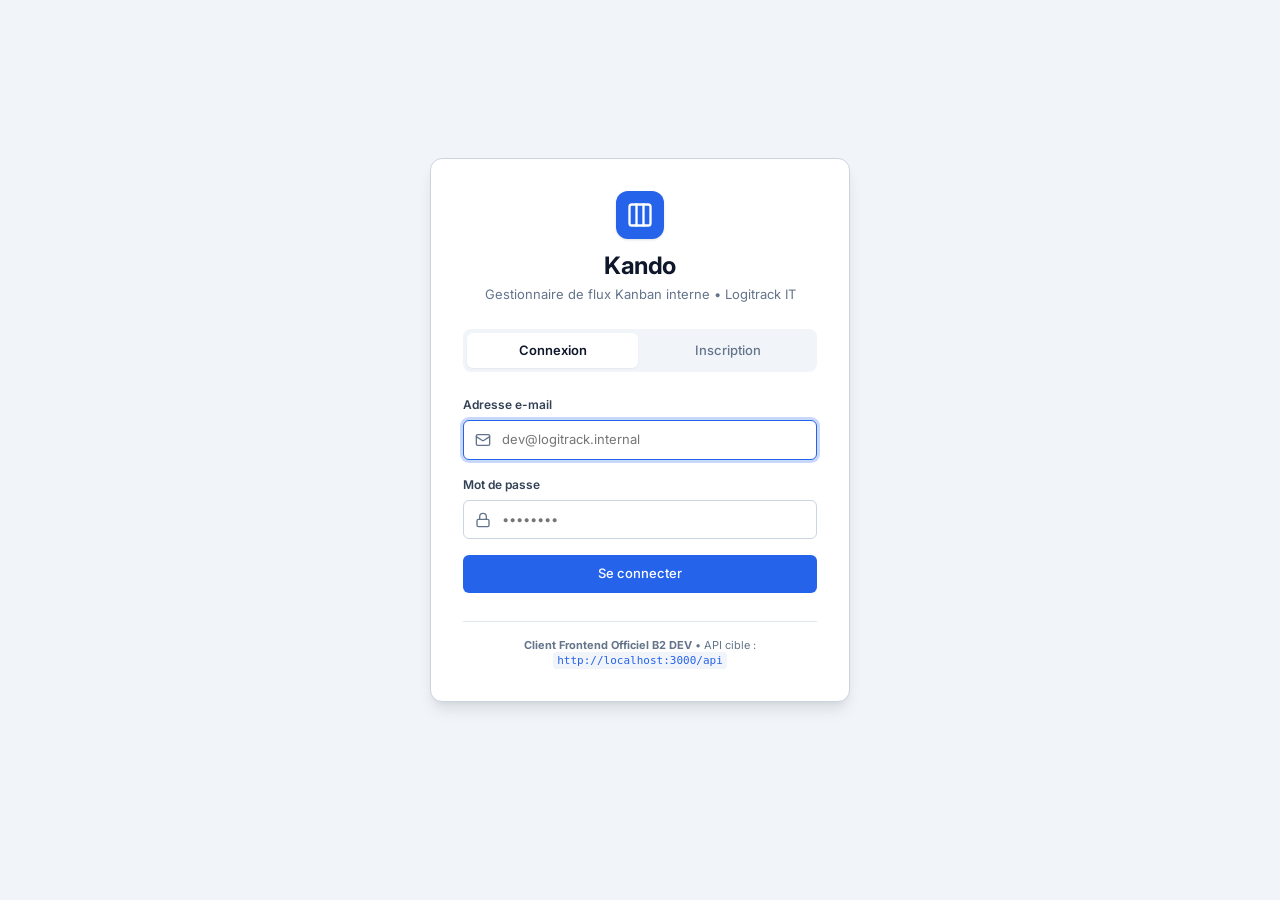
==== index.html @ ddba2d9b "feat: initialisation du client frontend officiel Kando pour Logitrack IT" ====
<!DOCTYPE html>
<html lang="fr">
<head>
  <meta charset="UTF-8">
  <meta name="viewport" content="width=device-width, initial-scale=1.0">
  <title>Kando - Gestionnaire Kanban | Logitrack IT</title>
  <meta name="description" content="Application Kanban interne officielle pour l'équipe IT de Logitrack. Client de test pédagogique B2 DEV.">
  <link rel="stylesheet" href="css/style.css">
  <link rel="preconnect" href="https://fonts.googleapis.com">
  <link rel="preconnect" href="https://fonts.gstatic.com" crossorigin>
  <link href="https://fonts.googleapis.com/css2?family=Inter:wght@400;500;600;700&display=swap" rel="stylesheet">
</head>
<body>

  <!-- ========================================================================= -->
  <!-- BARRE SUPÉRIEURE DE NAVIGATION (HEADER)                                   -->
  <!-- ========================================================================= -->
  <header id="app-header" class="app-header hidden">
    <!-- Logo de l'application et Badge Entreprise -->
    <div class="header-brand">
      <div class="brand-logo" aria-hidden="true">
        <svg viewBox="0 0 24 24" fill="none" stroke="currentColor" stroke-width="2" stroke-linecap="round" stroke-linejoin="round">
          <rect width="18" height="18" x="3" y="3" rx="2"/>
          <path d="M9 3v18M15 3v18"/>
        </svg>
      </div>
      <div class="brand-info">
        <span class="brand-name">Kando</span>
        <span class="badge badge-brand">Logitrack Internal</span>
      </div>
    </div>

    <!-- Sélecteur de tableaux & Actions globales du tableau -->
    <div class="header-board-controls">
      <div class="board-select-wrapper">
        <svg class="select-icon" viewBox="0 0 24 24" fill="none" stroke="currentColor" stroke-width="2" stroke-linecap="round" stroke-linejoin="round" aria-hidden="true">
          <path d="m6 9 6 6 6-6"/>
        </svg>
        <select id="board-select" class="form-select" aria-label="Sélectionner un tableau">
          <option value="">Chargement des tableaux...</option>
        </select>
      </div>

      <button type="button" class="btn btn-secondary btn-sm" id="btn-new-board" title="Créer un nouveau tableau Kanban">
        <svg viewBox="0 0 24 24" fill="none" stroke="currentColor" stroke-width="2" stroke-linecap="round" stroke-linejoin="round" aria-hidden="true">
          <line x1="12" y1="5" x2="12" y2="19"/><line x1="5" y1="12" x2="19" y2="12"/>
        </svg>
        <span>Nouveau tableau</span>
      </button>

      <button type="button" class="btn btn-danger-outline btn-sm" id="btn-delete-board" title="Supprimer le tableau actif">
        <svg viewBox="0 0 24 24" fill="none" stroke="currentColor" stroke-width="2" stroke-linecap="round" stroke-linejoin="round" aria-hidden="true">
          <path d="M3 6h18M19 6v14c0 1-1 2-2 2H7c-1 0-2-1-2-2V6M8 6V4c0-1 1-2 2-2h4c1 0 2 1 2 2v2M10 11v6M14 11v6"/>
        </svg>
        <span>Supprimer</span>
      </button>
    </div>

    <!-- Menu Utilisateur & Déconnexion -->
    <div class="header-user-menu">
      <div class="user-pill" title="Utilisateur connecté">
        <svg class="user-avatar-icon" viewBox="0 0 24 24" fill="none" stroke="currentColor" stroke-width="2" stroke-linecap="round" stroke-linejoin="round" aria-hidden="true">
          <circle cx="12" cy="8" r="5"/><path d="M20 21a8 8 0 0 0-16 0"/>
        </svg>
        <span id="user-display" class="user-display-name">...</span>
      </div>

      <button type="button" class="btn btn-secondary btn-sm" id="btn-logout" title="Se déconnecter de l'application">
        <svg viewBox="0 0 24 24" fill="none" stroke="currentColor" stroke-width="2" stroke-linecap="round" stroke-linejoin="round" aria-hidden="true">
          <path d="M9 21H5a2 2 0 0 1-2-2V5a2 2 0 0 1 2-2h4M16 17l5-5-5-5M21 12H9"/>
        </svg>
        <span>Déconnexion</span>
      </button>
    </div>
  </header>

  <!-- ========================================================================= -->
  <!-- VUE 1 : AUTHENTIFICATION (SI NON CONNECTÉ)                                 -->
  <!-- ========================================================================= -->
  <main id="auth-view" class="auth-view">
    <div class="auth-card">
      <div class="auth-header">
        <div class="auth-logo" aria-hidden="true">
          <svg viewBox="0 0 24 24" fill="none" stroke="currentColor" stroke-width="2" stroke-linecap="round" stroke-linejoin="round">
            <rect width="18" height="18" x="3" y="3" rx="2"/>
            <path d="M9 3v18M15 3v18"/>
          </svg>
        </div>
        <h1 class="auth-title">Kando</h1>
        <p class="auth-subtitle">Gestionnaire de flux Kanban interne &bull; Logitrack IT</p>
      </div>

      <!-- Onglets de bascule Connexion / Inscription -->
      <div class="auth-tabs" role="tablist">
        <button type="button" class="auth-tab-btn active" id="tab-login-btn" role="tab" aria-selected="true">
          Connexion
        </button>
        <button type="button" class="auth-tab-btn" id="tab-register-btn" role="tab" aria-selected="false">
          Inscription
        </button>
      </div>

      <!-- Formulaire de Connexion (POST /api/auth/login) -->
      <form id="form-login" class="auth-form" novalidate>
        <div class="form-group">
          <label for="login-email">Adresse e-mail</label>
          <div class="input-with-icon">
            <svg class="input-icon" viewBox="0 0 24 24" fill="none" stroke="currentColor" stroke-width="2" stroke-linecap="round" stroke-linejoin="round" aria-hidden="true">
              <rect width="20" height="16" x="2" y="4" rx="2"/><path d="m22 7-8.97 5.7a1.94 1.94 0 0 1-2.06 0L2 7"/>
            </svg>
            <input type="email" id="login-email" class="form-input" placeholder="dev@logitrack.internal" required autocomplete="email">
          </div>
        </div>

        <div class="form-group">
          <label for="login-password">Mot de passe</label>
          <div class="input-with-icon">
            <svg class="input-icon" viewBox="0 0 24 24" fill="none" stroke="currentColor" stroke-width="2" stroke-linecap="round" stroke-linejoin="round" aria-hidden="true">
              <rect width="18" height="11" x="3" y="11" rx="2" ry="2"/><path d="M7 11V7a5 5 0 0 1 10 0v4"/>
            </svg>
            <input type="password" id="login-password" class="form-input" placeholder="••••••••" required autocomplete="current-password">
          </div>
        </div>

        <button type="submit" class="btn btn-primary btn-block">
          Se connecter
        </button>
      </form>

      <!-- Formulaire d'Inscription (POST /api/auth/register) -->
      <form id="form-register" class="auth-form hidden" novalidate>
        <div class="form-group">
          <label for="register-username">Nom d'utilisateur</label>
          <div class="input-with-icon">
            <svg class="input-icon" viewBox="0 0 24 24" fill="none" stroke="currentColor" stroke-width="2" stroke-linecap="round" stroke-linejoin="round" aria-hidden="true">
              <circle cx="12" cy="8" r="5"/><path d="M20 21a8 8 0 0 0-16 0"/>
            </svg>
            <input type="text" id="register-username" class="form-input" placeholder="alex_dev" required autocomplete="username">
          </div>
        </div>

        <div class="form-group">
          <label for="register-email">Adresse e-mail</label>
          <div class="input-with-icon">
            <svg class="input-icon" viewBox="0 0 24 24" fill="none" stroke="currentColor" stroke-width="2" stroke-linecap="round" stroke-linejoin="round" aria-hidden="true">
              <rect width="20" height="16" x="2" y="4" rx="2"/><path d="m22 7-8.97 5.7a1.94 1.94 0 0 1-2.06 0L2 7"/>
            </svg>
            <input type="email" id="register-email" class="form-input" placeholder="alex@logitrack.internal" required autocomplete="email">
          </div>
        </div>

        <div class="form-group">
          <label for="register-password">Mot de passe</label>
          <div class="input-with-icon">
            <svg class="input-icon" viewBox="0 0 24 24" fill="none" stroke="currentColor" stroke-width="2" stroke-linecap="round" stroke-linejoin="round" aria-hidden="true">
              <rect width="18" height="11" x="3" y="11" rx="2" ry="2"/><path d="M7 11V7a5 5 0 0 1 10 0v4"/>
            </svg>
            <input type="password" id="register-password" class="form-input" placeholder="Au moins 6 caractères" minlength="4" required autocomplete="new-password">
          </div>
        </div>

        <button type="submit" class="btn btn-primary btn-block">
          Créer mon compte
        </button>
      </form>

      <!-- Note pédagogique destinée aux étudiants -->
      <footer class="auth-pedagogic-footer">
        <p class="pedagogic-note">
          <strong>Client Frontend Officiel B2 DEV</strong> &bull; API cible : <code>http://localhost:3000/api</code>
        </p>
      </footer>
    </div>
  </main>

  <!-- ========================================================================= -->
  <!-- VUE 2 : ESPACE KANBAN (SI CONNECTÉ)                                       -->
  <!-- ========================================================================= -->
  <main id="kanban-app" class="kanban-app hidden">
    <!-- Sous-barre d'outils du tableau actif (Titre & Recherche bonus intégrée) -->
    <div id="board-sub-bar" class="board-sub-bar">
      <div class="sub-bar-left">
        <h2 id="current-board-title-text" class="current-board-title">Tableau</h2>
      </div>

      <div class="sub-bar-search">
        <div class="search-input-wrapper">
          <svg class="search-icon" viewBox="0 0 24 24" fill="none" stroke="currentColor" stroke-width="2" stroke-linecap="round" stroke-linejoin="round" aria-hidden="true">
            <circle cx="11" cy="11" r="8"/><path d="m21 21-4.3-4.3"/>
          </svg>
          <input
            type="search"
            id="search-cards-input"
            class="search-input"
            placeholder="Filtrer ou rechercher une tâche..."
            aria-label="Rechercher des cartes dans ce tableau">
          <button type="button" id="btn-clear-search" class="search-clear-btn hidden" title="Effacer la recherche" aria-label="Effacer">
            <svg viewBox="0 0 24 24" fill="none" stroke="currentColor" stroke-width="2" stroke-linecap="round" stroke-linejoin="round">
              <line x1="18" y1="6" x2="6" y2="18"/><line x1="6" y1="6" x2="18" y2="18"/>
            </svg>
          </button>
        </div>
      </div>
    </div>

    <!-- Conteneur à défilement horizontal des colonnes Kanban -->
    <div id="kanban-columns-container" class="kanban-columns-container" aria-label="Colonnes du tableau Kanban">
      <!-- Les colonnes et cartes seront injectées dynamiquement par board.js -->
    </div>
  </main>

  <!-- ========================================================================= -->
  <!-- FENÊTRES MODALES ACCESSIBLES                                              -->
  <!-- ========================================================================= -->

  <!-- 1. Modale Création de Tableau (POST /api/boards) -->
  <div id="modal-board" class="modal-overlay" role="dialog" aria-modal="true" aria-labelledby="modal-board-heading">
    <div class="modal-dialog">
      <div class="modal-header">
        <h3 id="modal-board-heading">Nouveau tableau</h3>
        <button type="button" class="btn-close" data-close-modal="modal-board" aria-label="Fermer la boîte de dialogue">
          <svg viewBox="0 0 24 24" fill="none" stroke="currentColor" stroke-width="2" stroke-linecap="round" stroke-linejoin="round">
            <line x1="18" y1="6" x2="6" y2="18"/><line x1="6" y1="6" x2="18" y2="18"/>
          </svg>
        </button>
      </div>
      <form id="form-board">
        <div class="modal-body">
          <div class="form-group">
            <label for="board-title-input">Titre du tableau</label>
            <input type="text" id="board-title-input" class="form-input" placeholder="Ex: Roadmap Q3 Logitrack" required autocomplete="off">
          </div>
        </div>
        <div class="modal-footer">
          <button type="button" class="btn btn-secondary" data-close-modal="modal-board">Annuler</button>
          <button type="submit" class="btn btn-primary">Créer le tableau</button>
        </div>
      </form>
    </div>
  </div>

  <!-- 2. Modale Ajout / Renommage de Colonne (POST ou PATCH) -->
  <div id="modal-column" class="modal-overlay" role="dialog" aria-modal="true" aria-labelledby="modal-column-heading">
    <div class="modal-dialog">
      <div class="modal-header">
        <h3 id="modal-column-heading">Ajouter une colonne</h3>
        <button type="button" class="btn-close" data-close-modal="modal-column" aria-label="Fermer la boîte de dialogue">
          <svg viewBox="0 0 24 24" fill="none" stroke="currentColor" stroke-width="2" stroke-linecap="round" stroke-linejoin="round">
            <line x1="18" y1="6" x2="6" y2="18"/><line x1="6" y1="6" x2="18" y2="18"/>
          </svg>
        </button>
      </div>
      <form id="form-column">
        <div class="modal-body">
          <div class="form-group">
            <label for="column-modal-title">Nom de la colonne</label>
            <input type="text" id="column-modal-title" class="form-input" placeholder="Ex: En cours, En revue, Terminé..." required autocomplete="off">
          </div>
        </div>
        <div class="modal-footer">
          <button type="button" class="btn btn-secondary" data-close-modal="modal-column">Annuler</button>
          <button type="submit" class="btn btn-primary">Enregistrer</button>
        </div>
      </form>
    </div>
  </div>

  <!-- 3. Modale Ajout / Édition de Carte (POST ou PATCH) -->
  <div id="modal-card" class="modal-overlay" role="dialog" aria-modal="true" aria-labelledby="modal-card-heading">
    <div class="modal-dialog">
      <div class="modal-header">
        <h3 id="modal-card-heading">Ajouter une nouvelle tâche</h3>
        <button type="button" class="btn-close" data-close-modal="modal-card" aria-label="Fermer la boîte de dialogue">
          <svg viewBox="0 0 24 24" fill="none" stroke="currentColor" stroke-width="2" stroke-linecap="round" stroke-linejoin="round">
            <line x1="18" y1="6" x2="6" y2="18"/><line x1="6" y1="6" x2="18" y2="18"/>
          </svg>
        </button>
      </div>
      <form id="form-card">
        <div class="modal-body">
          <div class="form-group">
            <label for="card-modal-title">Titre de la tâche</label>
            <input type="text" id="card-modal-title" class="form-input" placeholder="Ex: Corriger le bug du middleware JWT" required autocomplete="off">
          </div>
          <div class="form-group">
            <label for="card-modal-desc">Description (optionnelle)</label>
            <textarea id="card-modal-desc" class="form-textarea" rows="4" placeholder="Détails techniques, étapes de reproduction, critères d'acceptation..."></textarea>
          </div>
        </div>
        <div class="modal-footer">
          <button type="button" class="btn btn-secondary" data-close-modal="modal-card">Annuler</button>
          <button type="submit" class="btn btn-primary">Enregistrer la tâche</button>
        </div>
      </form>
    </div>
  </div>

  <!-- 4. Modale de Confirmation de Suppression -->
  <div id="modal-confirm" class="modal-overlay" role="dialog" aria-modal="true" aria-labelledby="modal-confirm-title">
    <div class="modal-dialog modal-dialog-sm">
      <div class="modal-header">
        <h3 id="modal-confirm-title">Confirmation</h3>
        <button type="button" class="btn-close" data-close-modal="modal-confirm" aria-label="Fermer">
          <svg viewBox="0 0 24 24" fill="none" stroke="currentColor" stroke-width="2" stroke-linecap="round" stroke-linejoin="round">
            <line x1="18" y1="6" x2="6" y2="18"/><line x1="6" y1="6" x2="18" y2="18"/>
          </svg>
        </button>
      </div>
      <div class="modal-body">
        <p id="modal-confirm-message" class="confirm-message">Êtes-vous sûr de vouloir supprimer cet élément ?</p>
      </div>
      <div class="modal-footer">
        <button type="button" class="btn btn-secondary" data-close-modal="modal-confirm">Annuler</button>
        <button type="button" class="btn btn-danger" id="modal-confirm-btn">Supprimer définitivement</button>
      </div>
    </div>
  </div>

  <!-- ========================================================================= -->
  <!-- CONTENEUR DE NOTIFICATIONS FLOTTANTES (TOASTS)                            -->
  <!-- ========================================================================= -->
  <div id="toast-container" class="toast-container" aria-live="polite" aria-atomic="true"></div>

  <!-- Point d'entrée JavaScript (ES Modules natifs) -->
  <script type="module" src="js/app.js"></script>
</body>
</html>
---- css/style.css ----
/**
 * Kando - Stylesheet Officielle
 * Design moderne, épuré et contrasté inspiré de Linear et Trello.
 *
 * PALETTE DE COULEURS :
 * - Primaire / Indigo : #2563eb / #1d4ed8
 * - Fond d'application : #f8fafc / #f1f5f9
 * - Colonnes : #e2e8f0 (bordures #cbd5e1)
 * - Cartes : #ffffff avec ombres légères et feedback au survol/drag
 * - Textes : #0f172a (titres), #334155 (corps), #64748b (atténué)
 */

/* ==========================================================================
   1. VARIABLES CSS & RESET GLOBAL
   ========================================================================== */
:root {
  --primary: #2563eb;
  --primary-hover: #1d4ed8;
  --primary-light: #eff6ff;
  --primary-focus: rgba(37, 99, 235, 0.25);

  --danger: #dc2626;
  --danger-hover: #b91c1c;
  --danger-light: #fef2f2;
  --danger-focus: rgba(220, 38, 38, 0.25);

  --success: #16a34a;
  --success-light: #f0fdf4;

  --warning: #d97706;
  --warning-light: #fffbeb;

  --bg-app: #f1f5f9;
  --bg-header: #ffffff;
  --bg-column: #e2e8f0;
  --bg-card: #ffffff;
  --bg-input: #ffffff;

  --text-main: #0f172a;
  --text-secondary: #334155;
  --text-muted: #64748b;
  --text-inverted: #ffffff;

  --border-subtle: #e2e8f0;
  --border-medium: #cbd5e1;
  --border-strong: #94a3b8;

  --radius-xs: 4px;
  --radius-sm: 6px;
  --radius-md: 8px;
  --radius-lg: 12px;
  --radius-xl: 16px;

  --shadow-xs: 0 1px 2px 0 rgba(0, 0, 0, 0.05);
  --shadow-sm: 0 1px 3px 0 rgba(0, 0, 0, 0.1), 0 1px 2px -1px rgba(0, 0, 0, 0.1);
  --shadow-md: 0 4px 6px -1px rgba(0, 0, 0, 0.08), 0 2px 4px -2px rgba(0, 0, 0, 0.05);
  --shadow-lg: 0 10px 15px -3px rgba(0, 0, 0, 0.1), 0 4px 6px -4px rgba(0, 0, 0, 0.08);

  --transition-fast: 150ms cubic-bezier(0.4, 0, 0.2, 1);
  --transition-normal: 200ms cubic-bezier(0.4, 0, 0.2, 1);

  --header-height: 64px;
  --sub-bar-height: 52px;
}

*, *::before, *::after {
  box-sizing: border-box;
  margin: 0;
  padding: 0;
}

html, body {
  height: 100%;
  font-family: 'Inter', -apple-system, BlinkMacSystemFont, "Segoe UI", Roboto, Helvetica, Arial, sans-serif;
  font-size: 14px;
  line-height: 1.5;
  color: var(--text-main);
  background-color: var(--bg-app);
  -webkit-font-smoothing: antialiased;
}

/* ==========================================================================
   2. TYPOGRAPHIE & ÉLÉMENTS UTILITAIRES
   ========================================================================== */
.hidden {
  display: none !important;
}

h1, h2, h3, h4 {
  color: var(--text-main);
  font-weight: 600;
  line-height: 1.25;
}

a {
  color: var(--primary);
  text-decoration: none;
}

button, input, select, textarea {
  font: inherit;
  color: inherit;
}

/* ==========================================================================
   3. BOUTONS & BADGES
   ========================================================================== */
.btn {
  display: inline-flex;
  align-items: center;
  justify-content: center;
  gap: 8px;
  padding: 8px 14px;
  font-size: 13px;
  font-weight: 500;
  border-radius: var(--radius-sm);
  border: 1px solid transparent;
  cursor: pointer;
  transition: all var(--transition-fast);
  white-space: nowrap;
  user-select: none;
}

.btn svg {
  width: 16px;
  height: 16px;
  flex-shrink: 0;
}

.btn-primary {
  background-color: var(--primary);
  color: var(--text-inverted);
}

.btn-primary:hover:not(:disabled) {
  background-color: var(--primary-hover);
  box-shadow: var(--shadow-sm);
}

.btn-secondary {
  background-color: #ffffff;
  border-color: var(--border-medium);
  color: var(--text-secondary);
}

.btn-secondary:hover:not(:disabled) {
  background-color: #f8fafc;
  border-color: var(--border-strong);
  color: var(--text-main);
}

.btn-danger {
  background-color: var(--danger);
  color: var(--text-inverted);
}

.btn-danger:hover:not(:disabled) {
  background-color: var(--danger-hover);
}

.btn-danger-outline {
  background-color: transparent;
  border-color: #fca5a5;
  color: var(--danger);
}

.btn-danger-outline:hover:not(:disabled) {
  background-color: var(--danger-light);
  border-color: var(--danger);
}

.btn-sm {
  padding: 6px 10px;
  font-size: 12px;
}

.btn-sm svg {
  width: 14px;
  height: 14px;
}

.btn-block {
  width: 100%;
}

.btn:disabled {
  opacity: 0.6;
  cursor: not-allowed;
}

.btn-icon {
  display: inline-flex;
  align-items: center;
  justify-content: center;
  width: 28px;
  height: 28px;
  padding: 0;
  border: none;
  background: transparent;
  color: var(--text-muted);
  border-radius: var(--radius-xs);
  cursor: pointer;
  transition: all var(--transition-fast);
}

.btn-icon svg {
  width: 15px;
  height: 15px;
}

.btn-icon:hover {
  background-color: rgba(0, 0, 0, 0.06);
  color: var(--text-main);
}

.btn-icon-danger:hover {
  background-color: var(--danger-light);
  color: var(--danger);
}

.badge {
  display: inline-flex;
  align-items: center;
  padding: 2px 8px;
  font-size: 11px;
  font-weight: 600;
  letter-spacing: 0.02em;
  border-radius: 9999px;
  text-transform: uppercase;
}

.badge-brand {
  background-color: #e0e7ff;
  color: #3730a3;
  border: 1px solid #c7d2fe;
}

.cards-count-badge {
  display: inline-flex;
  align-items: center;
  justify-content: center;
  min-width: 20px;
  height: 20px;
  padding: 0 6px;
  background-color: rgba(0, 0, 0, 0.08);
  color: var(--text-secondary);
  font-size: 11px;
  font-weight: 600;
  border-radius: 9999px;
}

/* ==========================================================================
   4. EN-TÊTE SUPÉRIEURE (HEADER)
   ========================================================================== */
.app-header {
  height: var(--header-height);
  background-color: var(--bg-header);
  border-bottom: 1px solid var(--border-medium);
  display: flex;
  align-items: center;
  justify-content: space-between;
  padding: 0 20px;
  position: sticky;
  top: 0;
  z-index: 50;
  box-shadow: var(--shadow-xs);
}

.header-brand {
  display: flex;
  align-items: center;
  gap: 12px;
}

.brand-logo {
  display: flex;
  align-items: center;
  justify-content: center;
  width: 34px;
  height: 34px;
  background-color: var(--primary);
  color: #ffffff;
  border-radius: var(--radius-md);
  box-shadow: var(--shadow-sm);
}

.brand-logo svg {
  width: 20px;
  height: 20px;
}

.brand-info {
  display: flex;
  align-items: center;
  gap: 10px;
}

.brand-name {
  font-size: 18px;
  font-weight: 700;
  letter-spacing: -0.02em;
  color: var(--text-main);
}

.header-board-controls {
  display: flex;
  align-items: center;
  gap: 10px;
}

.board-select-wrapper {
  position: relative;
  display: flex;
  align-items: center;
}

.board-select-wrapper .select-icon {
  position: absolute;
  right: 10px;
  width: 14px;
  height: 14px;
  color: var(--text-muted);
  pointer-events: none;
}

.form-select {
  appearance: none;
  background-color: #ffffff;
  border: 1px solid var(--border-medium);
  border-radius: var(--radius-sm);
  padding: 6px 32px 6px 12px;
  font-size: 13px;
  font-weight: 600;
  color: var(--text-main);
  cursor: pointer;
  outline: none;
  transition: all var(--transition-fast);
  min-width: 180px;
  max-width: 280px;
}

.form-select:focus {
  border-color: var(--primary);
  box-shadow: 0 0 0 3px var(--primary-focus);
}

.header-user-menu {
  display: flex;
  align-items: center;
  gap: 14px;
}

.user-pill {
  display: flex;
  align-items: center;
  gap: 8px;
  padding: 4px 10px;
  background-color: #f8fafc;
  border: 1px solid var(--border-subtle);
  border-radius: 9999px;
}

.user-avatar-icon {
  width: 16px;
  height: 16px;
  color: var(--primary);
}

.user-display-name {
  font-size: 12px;
  font-weight: 600;
  color: var(--text-secondary);
}

/* ==========================================================================
   5. VUE AUTHENTIFICATION
   ========================================================================== */
.auth-view {
  min-height: calc(100vh - 40px);
  display: flex;
  align-items: center;
  justify-content: center;
  padding: 20px;
}

.auth-card {
  width: 100%;
  max-width: 420px;
  background-color: #ffffff;
  border: 1px solid var(--border-medium);
  border-radius: var(--radius-lg);
  box-shadow: var(--shadow-lg);
  padding: 32px;
}

.auth-header {
  text-align: center;
  margin-bottom: 24px;
}

.auth-logo {
  display: inline-flex;
  align-items: center;
  justify-content: center;
  width: 48px;
  height: 48px;
  background-color: var(--primary);
  color: #ffffff;
  border-radius: var(--radius-lg);
  margin-bottom: 12px;
  box-shadow: var(--shadow-sm);
}

.auth-logo svg {
  width: 28px;
  height: 28px;
}

.auth-title {
  font-size: 24px;
  font-weight: 700;
  color: var(--text-main);
  letter-spacing: -0.02em;
}

.auth-subtitle {
  font-size: 13px;
  color: var(--text-muted);
  margin-top: 4px;
}

.auth-tabs {
  display: grid;
  grid-template-columns: 1fr 1fr;
  gap: 4px;
  background-color: #f1f5f9;
  padding: 4px;
  border-radius: var(--radius-md);
  margin-bottom: 24px;
}

.auth-tab-btn {
  padding: 8px;
  font-size: 13px;
  font-weight: 500;
  color: var(--text-muted);
  background: transparent;
  border: none;
  border-radius: var(--radius-sm);
  cursor: pointer;
  transition: all var(--transition-fast);
}

.auth-tab-btn.active {
  background-color: #ffffff;
  color: var(--text-main);
  font-weight: 600;
  box-shadow: var(--shadow-xs);
}

.auth-form {
  display: flex;
  flex-direction: column;
  gap: 16px;
}

.form-group {
  display: flex;
  flex-direction: column;
  gap: 6px;
}

.form-group label {
  font-size: 12px;
  font-weight: 600;
  color: var(--text-secondary);
}

.input-with-icon {
  position: relative;
  display: flex;
  align-items: center;
}

.input-icon {
  position: absolute;
  left: 12px;
  width: 16px;
  height: 16px;
  color: var(--text-muted);
  pointer-events: none;
}

.form-input, .form-textarea {
  width: 100%;
  padding: 9px 12px;
  font-size: 13px;
  color: var(--text-main);
  background-color: var(--bg-input);
  border: 1px solid var(--border-medium);
  border-radius: var(--radius-sm);
  outline: none;
  transition: all var(--transition-fast);
}

.input-with-icon .form-input {
  padding-left: 38px;
}

.form-input:focus, .form-textarea:focus {
  border-color: var(--primary);
  box-shadow: 0 0 0 3px var(--primary-focus);
}

.form-textarea {
  resize: vertical;
  line-height: 1.5;
}

.auth-pedagogic-footer {
  margin-top: 28px;
  padding-top: 16px;
  border-top: 1px solid var(--border-subtle);
  text-align: center;
}

.pedagogic-note {
  font-size: 11px;
  color: var(--text-muted);
  line-height: 1.4;
}

.pedagogic-note code {
  background-color: #f1f5f9;
  padding: 2px 4px;
  border-radius: var(--radius-xs);
  color: var(--primary);
  font-family: monospace;
}

/* ==========================================================================
   6. VUE KANBAN (BOARD APP)
   ========================================================================== */
.kanban-app {
  display: flex;
  flex-direction: column;
  height: calc(100vh - var(--header-height));
  overflow: hidden;
}

/* Sous-barre d'outils */
.board-sub-bar {
  height: var(--sub-bar-height);
  background-color: #ffffff;
  border-bottom: 1px solid var(--border-medium);
  display: flex;
  align-items: center;
  justify-content: space-between;
  padding: 0 24px;
  flex-shrink: 0;
}

.current-board-title {
  font-size: 16px;
  font-weight: 700;
  color: var(--text-main);
}

.sub-bar-search {
  display: flex;
  align-items: center;
}

.search-input-wrapper {
  position: relative;
  display: flex;
  align-items: center;
  width: 280px;
}

.search-input-wrapper .search-icon {
  position: absolute;
  left: 10px;
  width: 15px;
  height: 15px;
  color: var(--text-muted);
  pointer-events: none;
}

.search-input {
  width: 100%;
  padding: 6px 30px 6px 32px;
  font-size: 12px;
  background-color: #f8fafc;
  border: 1px solid var(--border-medium);
  border-radius: var(--radius-sm);
  outline: none;
  transition: all var(--transition-fast);
}

.search-input:focus {
  background-color: #ffffff;
  border-color: var(--primary);
  box-shadow: 0 0 0 3px var(--primary-focus);
  width: 320px;
}

.search-clear-btn {
  position: absolute;
  right: 8px;
  background: transparent;
  border: none;
  cursor: pointer;
  color: var(--text-muted);
  display: flex;
  align-items: center;
  justify-content: center;
  padding: 2px;
}

.search-clear-btn svg {
  width: 14px;
  height: 14px;
}

/* ==========================================================================
   7. CONTENEUR HORIZONTAL DU BOARD & COLONNES
   ========================================================================== */
.kanban-columns-container {
  flex: 1;
  display: flex;
  align-items: flex-start;
  gap: 16px;
  padding: 20px 24px;
  overflow-x: auto;
  overflow-y: hidden;
  user-select: none;
}

/* Style de colonne Kanban */
.kanban-column {
  width: 300px;
  min-width: 300px;
  max-width: 300px;
  background-color: var(--bg-column);
  border: 1px solid var(--border-medium);
  border-radius: var(--radius-md);
  display: flex;
  flex-direction: column;
  max-height: calc(100vh - var(--header-height) - var(--sub-bar-height) - 40px);
  box-shadow: var(--shadow-xs);
  transition: border-color var(--transition-fast);
}

.kanban-column-header {
  padding: 12px 14px 8px 14px;
  display: flex;
  align-items: center;
  justify-content: space-between;
  gap: 8px;
}

.kanban-column-title-wrap {
  display: flex;
  align-items: center;
  gap: 8px;
  overflow: hidden;
}

.kanban-column-title {
  font-size: 13px;
  font-weight: 700;
  color: var(--text-main);
  white-space: nowrap;
  overflow: hidden;
  text-overflow: ellipsis;
  cursor: pointer;
}

.kanban-column-title:hover {
  color: var(--primary);
  text-decoration: underline;
}

.column-actions {
  display: flex;
  align-items: center;
  gap: 2px;
}

/* Liste scrollable des cartes de la colonne (Dropzone) */
.kanban-cards-list {
  flex: 1;
  overflow-y: auto;
  padding: 6px 12px;
  display: flex;
  flex-direction: column;
  gap: 8px;
  min-height: 40px;
  transition: background-color var(--transition-fast);
}

.kanban-cards-list.drag-over {
  background-color: rgba(37, 99, 235, 0.05);
  border-radius: var(--radius-sm);
}

.kanban-column-footer {
  padding: 8px 12px 12px 12px;
}

.btn-add-card {
  width: 100%;
  justify-content: flex-start;
  background: transparent;
  border: 1px dashed var(--border-strong);
  color: var(--text-secondary);
  font-size: 12px;
  padding: 7px 10px;
  border-radius: var(--radius-sm);
}

.btn-add-card:hover {
  background-color: rgba(255, 255, 255, 0.7);
  border-color: var(--primary);
  color: var(--primary);
}

.btn-add-card svg {
  width: 14px;
  height: 14px;
}

/* Bouton pour ajouter une colonne */
.add-column-wrapper {
  min-width: 280px;
  flex-shrink: 0;
}

.btn-add-column {
  width: 100%;
  height: 48px;
  background-color: rgba(255, 255, 255, 0.5);
  border: 1px dashed var(--border-strong);
  color: var(--text-secondary);
  border-radius: var(--radius-md);
  font-weight: 600;
  font-size: 13px;
}

.btn-add-column:hover {
  background-color: #ffffff;
  border-color: var(--primary);
  color: var(--primary);
  box-shadow: var(--shadow-sm);
}

/* ==========================================================================
   8. CARTES KANBAN (DRAGGABLE)
   ========================================================================== */
.kanban-card {
  background-color: var(--bg-card);
  border: 1px solid var(--border-subtle);
  border-radius: var(--radius-sm);
  padding: 12px;
  box-shadow: var(--shadow-xs);
  cursor: grab;
  display: flex;
  align-items: flex-start;
  justify-content: space-between;
  gap: 8px;
  transition: transform var(--transition-fast), box-shadow var(--transition-fast), border-color var(--transition-fast);
  position: relative;
}

.kanban-card:hover {
  border-color: var(--border-medium);
  box-shadow: var(--shadow-md);
  transform: translateY(-1px);
}

.kanban-card:active {
  cursor: grabbing;
}

.kanban-card.is-dragging {
  opacity: 0.35;
  transform: scale(0.97);
  box-shadow: var(--shadow-sm);
  border: 2px dashed var(--primary);
}

.kanban-card-main {
  flex: 1;
  overflow: hidden;
}

.kanban-card-title {
  font-size: 13px;
  font-weight: 600;
  color: var(--text-main);
  line-height: 1.35;
  word-break: break-word;
}

.kanban-card-desc {
  margin-top: 6px;
  font-size: 12px;
  color: var(--text-muted);
  line-height: 1.4;
  word-break: break-word;
  display: -webkit-box;
  -webkit-line-clamp: 3;
  -webkit-box-orient: vertical;
  overflow: hidden;
}

.kanban-card-actions {
  display: flex;
  align-items: center;
  gap: 2px;
  opacity: 0.3;
  transition: opacity var(--transition-fast);
}

.kanban-card:hover .kanban-card-actions {
  opacity: 1;
}

/* Indicateur visuel d'insertion lors du Drag & Drop (Ligne bleue Linear) */
.drop-indicator {
  height: 3px;
  background-color: var(--primary);
  border-radius: 2px;
  margin: 2px 0;
  box-shadow: 0 0 6px rgba(37, 99, 235, 0.6);
  pointer-events: none;
}

/* ==========================================================================
   9. ÉTATS VIDES (EMPTY STATE)
   ========================================================================== */
.empty-state-card {
  margin: 60px auto;
  max-width: 440px;
  text-align: center;
  background-color: #ffffff;
  border: 1px solid var(--border-medium);
  border-radius: var(--radius-lg);
  padding: 40px 32px;
  box-shadow: var(--shadow-md);
}

.empty-state-icon {
  display: inline-flex;
  align-items: center;
  justify-content: center;
  width: 56px;
  height: 56px;
  background-color: var(--primary-light);
  color: var(--primary);
  border-radius: var(--radius-xl);
  margin-bottom: 16px;
}

.empty-state-icon svg {
  width: 30px;
  height: 30px;
}

.empty-state-card h2 {
  font-size: 18px;
  margin-bottom: 8px;
}

.empty-state-card p {
  font-size: 13px;
  color: var(--text-muted);
  margin-bottom: 24px;
}

/* ==========================================================================
   10. FENÊTRES MODALES ACCESSIBLES
   ========================================================================== */
.modal-overlay {
  position: fixed;
  inset: 0;
  background-color: rgba(15, 23, 42, 0.45);
  backdrop-filter: blur(4px);
  display: none;
  align-items: center;
  justify-content: center;
  z-index: 100;
  padding: 20px;
  animation: fadeIn var(--transition-fast) forwards;
}

.modal-overlay.modal-open {
  display: flex;
}

.modal-dialog {
  width: 100%;
  max-width: 480px;
  background-color: #ffffff;
  border-radius: var(--radius-lg);
  border: 1px solid var(--border-medium);
  box-shadow: var(--shadow-lg);
  overflow: hidden;
  animation: modalSlideUp var(--transition-normal) forwards;
}

.modal-dialog-sm {
  max-width: 400px;
}

.modal-header {
  padding: 16px 20px;
  border-bottom: 1px solid var(--border-subtle);
  display: flex;
  align-items: center;
  justify-content: space-between;
}

.modal-header h3 {
  font-size: 16px;
  font-weight: 700;
}

.btn-close {
  background: transparent;
  border: none;
  color: var(--text-muted);
  cursor: pointer;
  display: flex;
  align-items: center;
  justify-content: center;
  width: 28px;
  height: 28px;
  border-radius: var(--radius-xs);
  transition: all var(--transition-fast);
}

.btn-close:hover {
  background-color: rgba(0, 0, 0, 0.05);
  color: var(--text-main);
}

.btn-close svg {
  width: 16px;
  height: 16px;
}

.modal-body {
  padding: 20px;
  display: flex;
  flex-direction: column;
  gap: 16px;
}

.confirm-message {
  font-size: 13px;
  color: var(--text-secondary);
  line-height: 1.5;
}

.modal-footer {
  padding: 14px 20px;
  background-color: #f8fafc;
  border-top: 1px solid var(--border-subtle);
  display: flex;
  align-items: center;
  justify-content: flex-end;
  gap: 10px;
}

/* ==========================================================================
   11. NOTIFICATIONS FLOTTANTES (TOASTS)
   ========================================================================== */
.toast-container {
  position: fixed;
  top: 20px;
  right: 20px;
  z-index: 200;
  display: flex;
  flex-direction: column;
  gap: 10px;
  max-width: 420px;
  width: calc(100vw - 40px);
  pointer-events: none;
}

.toast {
  pointer-events: auto;
  display: flex;
  align-items: flex-start;
  justify-content: space-between;
  gap: 12px;
  padding: 12px 14px;
  background-color: #ffffff;
  border: 1px solid var(--border-medium);
  border-radius: var(--radius-md);
  box-shadow: var(--shadow-lg);
  animation: toastSlideIn var(--transition-normal) forwards;
}

.toast-closing {
  animation: toastFadeOut var(--transition-fast) forwards;
}

.toast-body {
  display: flex;
  align-items: flex-start;
  gap: 10px;
  flex: 1;
}

.toast-icon {
  width: 18px;
  height: 18px;
  flex-shrink: 0;
  margin-top: 1px;
}

.toast-message {
  font-size: 13px;
  font-weight: 500;
  line-height: 1.4;
  color: var(--text-main);
  word-break: break-word;
}

.toast-close {
  background: transparent;
  border: none;
  color: var(--text-muted);
  cursor: pointer;
  display: flex;
  align-items: center;
  justify-content: center;
  width: 20px;
  height: 20px;
  border-radius: var(--radius-xs);
  flex-shrink: 0;
  transition: color var(--transition-fast);
}

.toast-close svg {
  width: 14px;
  height: 14px;
}

.toast-close:hover {
  color: var(--text-main);
}

/* Variantes de toasts */
.toast-success {
  border-left: 4px solid var(--success);
}
.toast-success .toast-icon {
  color: var(--success);
}

.toast-error {
  border-left: 4px solid var(--danger);
}
.toast-error .toast-icon {
  color: var(--danger);
}

.toast-warning {
  border-left: 4px solid var(--warning);
}
.toast-warning .toast-icon {
  color: var(--warning);
}

.toast-info {
  border-left: 4px solid var(--primary);
}
.toast-info .toast-icon {
  color: var(--primary);
}

/* ==========================================================================
   12. ANIMATIONS KEYFRAMES
   ========================================================================== */
@keyframes fadeIn {
  from { opacity: 0; }
  to { opacity: 1; }
}

@keyframes modalSlideUp {
  from {
    opacity: 0;
    transform: translateY(12px) scale(0.98);
  }
  to {
    opacity: 1;
    transform: translateY(0) scale(1);
  }
}

@keyframes toastSlideIn {
  from {
    opacity: 0;
    transform: translateX(30px);
  }
  to {
    opacity: 1;
    transform: translateX(0);
  }
}

@keyframes toastFadeOut {
  from {
    opacity: 1;
    transform: translateX(0);
  }
  to {
    opacity: 0;
    transform: translateX(20px);
  }
}

/* ==========================================================================
   13. PERSONNALISATION DES BARRES DE DÉFILEMENT (SCROLLBARS)
   ========================================================================== */
::-webkit-scrollbar {
  width: 6px;
  height: 8px;
}

::-webkit-scrollbar-track {
  background: transparent;
}

::-webkit-scrollbar-thumb {
  background: #cbd5e1;
  border-radius: 4px;
}

::-webkit-scrollbar-thumb:hover {
  background: #94a3b8;
}

/* ==========================================================================
   14. ADAPTATIVITÉ (RESPONSIVE)
   ========================================================================== */
@media (max-width: 768px) {
  .app-header {
    padding: 0 12px;
  }

  .header-brand .badge {
    display: none;
  }

  .form-select {
    min-width: 140px;
  }

  .header-board-controls span {
    display: none;
  }

  .header-user-menu span {
    display: none;
  }

  .board-sub-bar {
    padding: 0 12px;
  }

  .search-input-wrapper {
    width: 180px;
  }

  .search-input:focus {
    width: 200px;
  }

  .kanban-columns-container {
    padding: 12px;
    gap: 12px;
  }
}
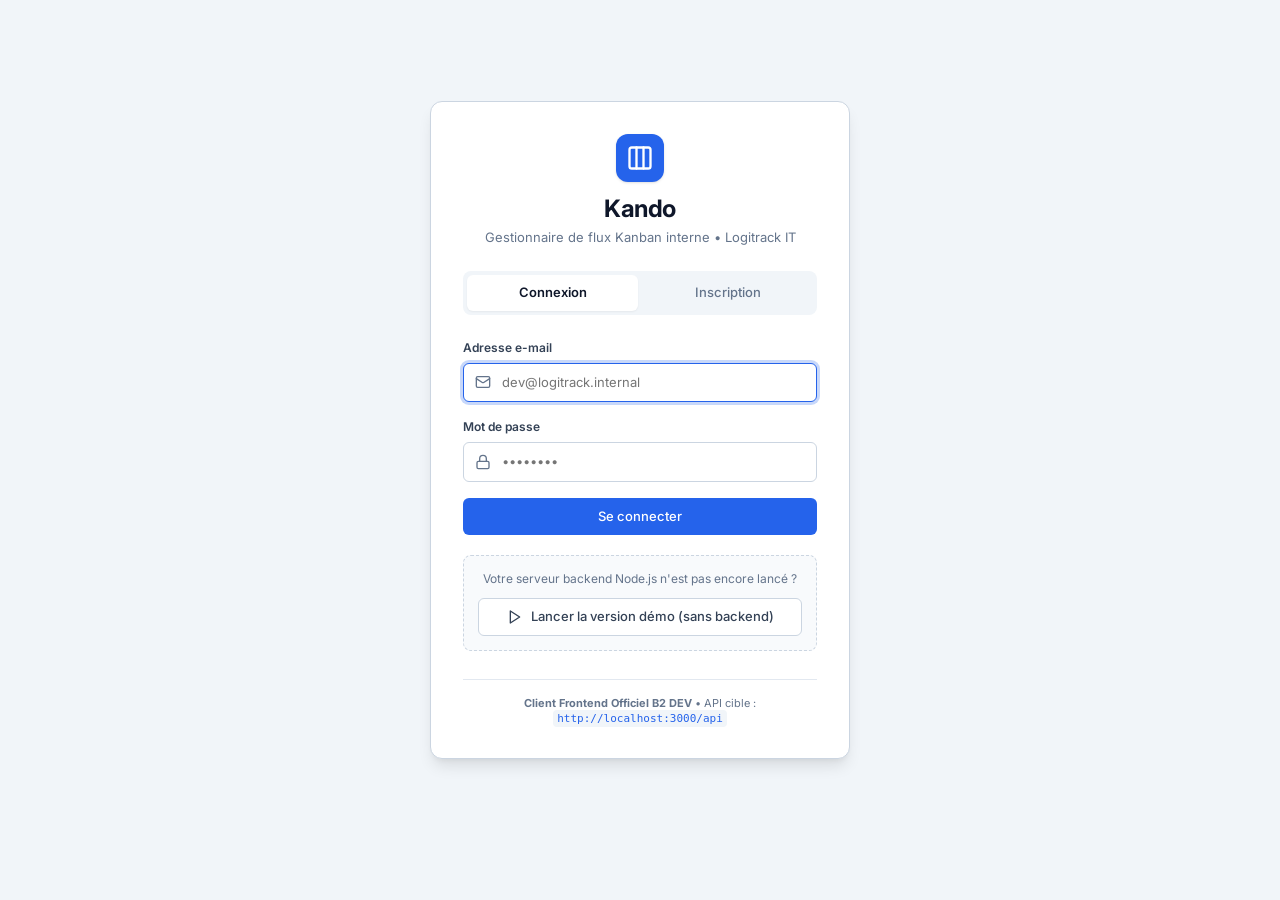
==== commit 4e52084c: "feat: ajout de la version démo autonome (demo.html) avec mock API intégré" ====
--- a/index.html
+++ b/index.html
@@ -164,6 +164,17 @@
         </button>
       </form>
 
+      <!-- Bouton d'accès au mode Démo autonome -->
+      <div class="auth-demo-banner">
+        <p class="auth-demo-text">Votre serveur backend Node.js n'est pas encore lancé ?</p>
+        <a href="demo.html" class="btn btn-secondary btn-block">
+          <svg viewBox="0 0 24 24" fill="none" stroke="currentColor" stroke-width="2" stroke-linecap="round" stroke-linejoin="round" aria-hidden="true">
+            <polygon points="5 3 19 12 5 21 5 3"/>
+          </svg>
+          Lancer la version démo (sans backend)
+        </a>
+      </div>
+
       <!-- Note pédagogique destinée aux étudiants -->
       <footer class="auth-pedagogic-footer">
         <p class="pedagogic-note">
--- a/css/style.css
+++ b/css/style.css
@@ -235,6 +235,12 @@
   border: 1px solid #c7d2fe;
 }
 
+.badge-demo {
+  background-color: #fef3c7;
+  color: #92400e;
+  border: 1px solid #fde68a;
+}
+
 .cards-count-badge {
   display: inline-flex;
   align-items: center;
@@ -517,6 +523,21 @@
   line-height: 1.5;
 }
 
+.auth-demo-banner {
+  margin-top: 20px;
+  padding: 14px;
+  background-color: #f8fafc;
+  border: 1px dashed var(--border-medium);
+  border-radius: var(--radius-md);
+  text-align: center;
+}
+
+.auth-demo-text {
+  font-size: 12px;
+  color: var(--text-muted);
+  margin-bottom: 10px;
+}
+
 .auth-pedagogic-footer {
   margin-top: 28px;
   padding-top: 16px;
